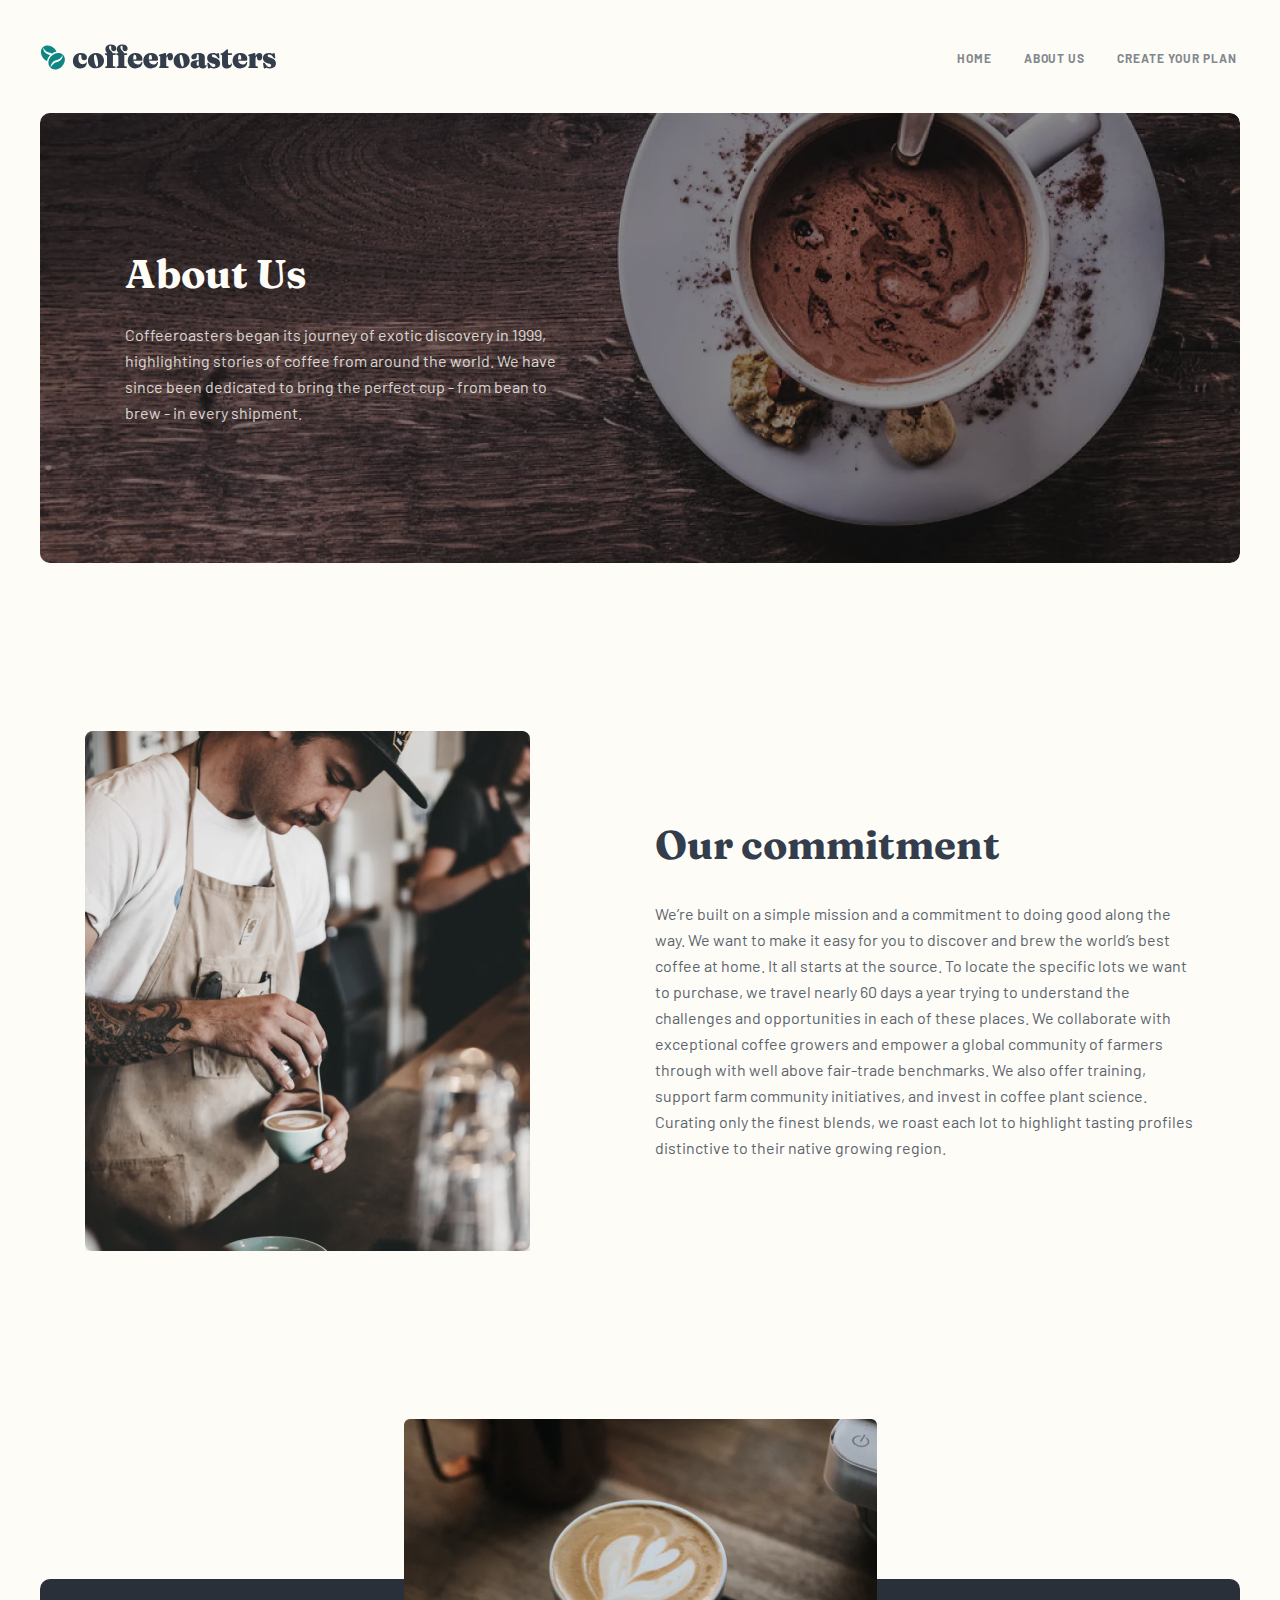
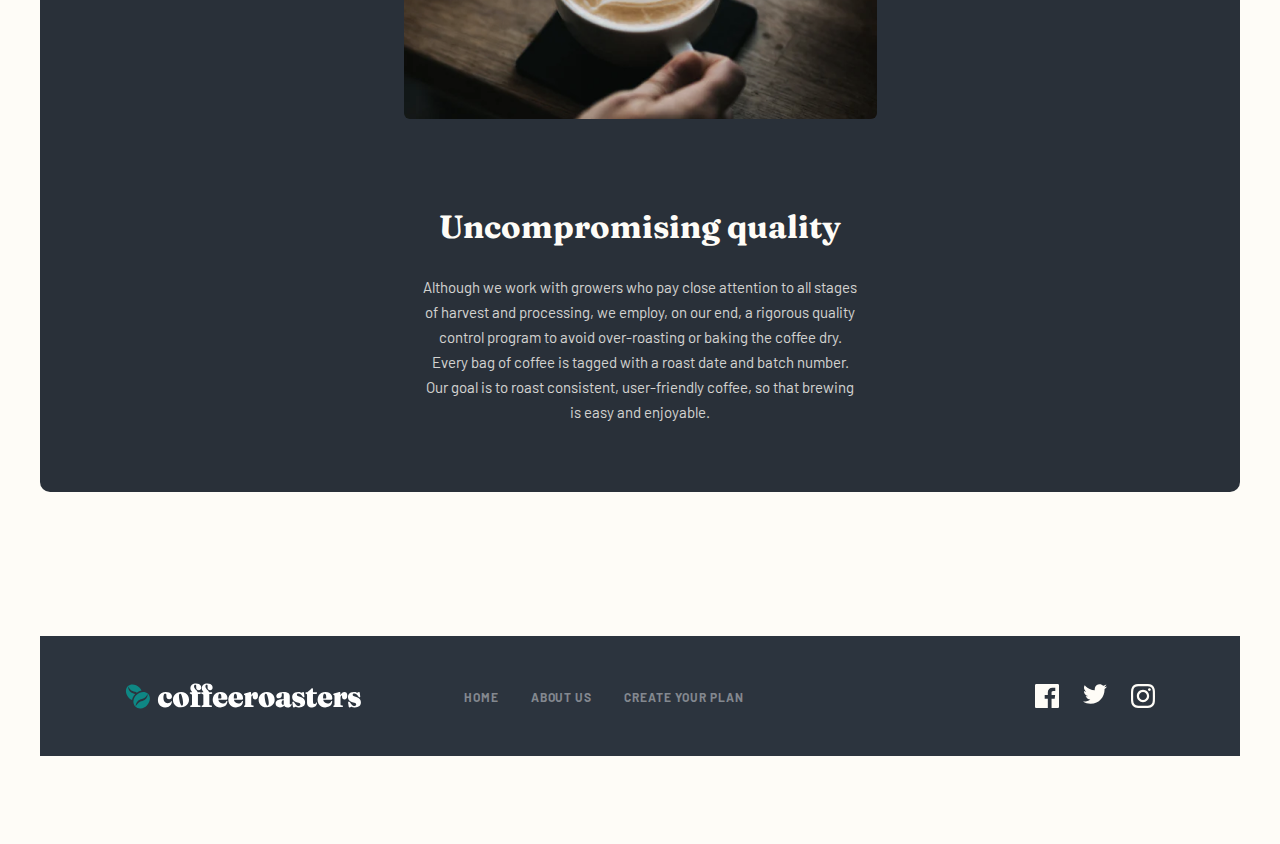
==== about.html @ c83c5d9c "Add about page" ====
<!DOCTYPE html>
<html lang="en">

<head>
	<meta charset="UTF-8">
	<meta http-equiv="X-UA-Compatible" content="IE=edge">
	<meta name="viewport" content="width=device-width, initial-scale=1.0">
	<title>About</title>

	<link rel="stylesheet" href="css/normalize.css">
	<link rel="stylesheet" href="css/main.css">
	<!-- <link rel="stylesheet" href="css/main.min.css"> -->
</head>

<body>

	<!-- SITE HEADER START -->
	<header class="site-header">
		<div class="container">
			<div class="site-header__inner">
				<a class="logo" href="./index.html">
					<img class="logo__img" src="./images/site-logo.svg" width="163" height="18" alt="coffeeroster site's logo">
				</a>

				<button class="site-header__menu-btn"></button>

				<nav class="sitenav">
					<ul class="sitenav__list">
						<li class="sitenav__item">
							<a class="sitenav__link" href="#">Home</a>
						</li>

						<li class="sitenav__item">
							<a class="sitenav__link" href="#">About Us</a>
						</li>

						<li class="sitenav__item">
							<a class="sitenav__link" href="#">Create your plan</a>
						</li>
					</ul>
				</nav>
			</div>
		</div>
	</header>
	<!-- SITE HEADER END -->

	<main class="site-main">
		<section class="about-hero">
			<div class="container">
				<div class="about-hero__inner">
					<div class="about-hero__info">
						<h2 class="about-hero__title">About Us</h2>

						<p class="about-hero__text">
							Coffeeroasters began its journey of exotic discovery in 1999, highlighting stories of coffee from around
							the world. We have since been dedicated to bring the perfect cup - from bean to brew - in every shipment.
						</p>
					</div>
				</div>
			</div>
		</section>

		<section class="commitment">
			<div class="container">
				<div class="commitment__inner">
					<img class="commitment__img commitment__img--desctop" src="./images/commitment-img-desctop.png" 
					  width="445" height="520"
					  alt="the guy making the cofee">

					<img class="commitment__img commitment__img--tablet" src="./images/commitment-img-tablet.png" 
					  width="281" height="470"
					  alt="the guy making the cofee">

					<img class="commitment__img commitment__img--mobile" src="./images/commitment-img-mobile.png" 
					  width="327" height="400"
					  alt="the guy making the cofee">

					<div class="cpommitment__info">
						<h2 class="commitment__title">Our commitment</h2>

						<p class="commitment__text">
							We’re built on a simple mission and a commitment to doing good along the way. We want to make it easy for you to discover and brew the world’s best coffee at home. It all starts at the source. To locate the specific lots we want to purchase, we travel nearly 60 days a year trying to understand the challenges and opportunities in each of these places. We collaborate with exceptional coffee growers and empower a global community of farmers through with well above fair-trade benchmarks. We also offer training, support farm community initiatives, and invest in coffee plant science. Curating only the finest blends, we roast each lot to highlight tasting profiles distinctive to their native growing region.
						</p>
					</div>
				</div>
			</div>
		</section>

		<section class="quality">
			<div class="container">
				<div class="quality__inner">
					<div class="quality__info">
						<h2 class="quality__title">Uncompromising quality</h2>

						<p class="quality__text">
							Although we work with growers who pay close attention to all stages of harvest and processing, we employ, on our end, a rigorous quality control program to avoid over-roasting or baking the coffee dry. Every bag of coffee is tagged with a roast date and batch number. Our goal is to roast consistent, user-friendly coffee, so that brewing is easy and enjoyable.
						</p>
					</div>
				</div>
			</div>
		</section>
	</main>

	<!-- SITE FOOTER START -->
	<footer class="site-footer">
		<div class="container">
			<div class="site-footer__inner">
				<a class="footer-logo" href="./index.html">
					<img class="footer-logo__img" src="./images/footer-logo.svg" width="218" height="24"
						alt="coffeeroster site's logo">
				</a>

				<nav class="bottom-nav">
					<ul class="bottom-nav__list">
						<li class="bottom-nav__item">
							<a class="bottom-nav__link" href="#">HOME</a>
						</li>

						<li class="bottom-nav__item">
							<a class="bottom-nav__link" href="#">ABOUT US</a>
						</li>

						<li class="bottom-nav__item">
							<a class="bottom-nav__link" href="#">CREATE YOUR PLAN</a>
						</li>
					</ul>
				</nav>

				<span class="social">
					<a class="social__link" href="#">
						<svg class="social__img" width="24" height="24" viewBox="0 0 24 24" fill="none"
							xmlns="http://www.w3.org/2000/svg">
							<path id="Path"
								d="M22.675 0H1.325C0.593 0 0 0.593 0 1.325V22.676C0 23.407 0.593 24 1.325 24H12.82V14.706H9.692V11.084H12.82V8.413C12.82 5.313 14.713 3.625 17.479 3.625C18.804 3.625 19.942 3.724 20.274 3.768V7.008L18.356 7.009C16.852 7.009 16.561 7.724 16.561 8.772V11.085H20.148L19.681 14.707H16.561V24H22.677C23.407 24 24 23.407 24 22.675V1.325C24 0.593 23.407 0 22.675 0Z"
								fill="currentcolor" />
						</svg>
					</a>

					<a class="social__link" href="#">
						<svg class="social__img" width="24" height="20" viewBox="0 0 24 20" fill="none"
							xmlns="http://www.w3.org/2000/svg">
							<path id="Path"
								d="M24 2.55705C23.117 2.94905 22.168 3.21305 21.172 3.33205C22.189 2.72305 22.97 1.75805 23.337 0.608047C22.386 1.17205 21.332 1.58205 20.21 1.80305C19.313 0.846047 18.032 0.248047 16.616 0.248047C13.437 0.248047 11.101 3.21405 11.819 6.29305C7.728 6.08805 4.1 4.12805 1.671 1.14905C0.381 3.36205 1.002 6.25705 3.194 7.72305C2.388 7.69705 1.628 7.47605 0.965 7.10705C0.911 9.38805 2.546 11.522 4.914 11.997C4.221 12.185 3.462 12.229 2.69 12.081C3.316 14.037 5.134 15.46 7.29 15.5C5.22 17.123 2.612 17.848 0 17.54C2.179 18.937 4.768 19.752 7.548 19.752C16.69 19.752 21.855 12.031 21.543 5.10605C22.505 4.41105 23.34 3.54405 24 2.55705Z"
								fill="currentcolor" />
						</svg>
					</a>

					<a class="social__link" href="#">
						<svg class="social__img" width="24" height="24" viewBox="0 0 24 24" fill="none"
							xmlns="http://www.w3.org/2000/svg">
							<path id="Shape" fill-rule="evenodd" clip-rule="evenodd"
								d="M12 0C8.741 0 8.333 0.014 7.053 0.072C2.695 0.272 0.273 2.69 0.073 7.052C0.014 8.333 0 8.741 0 12C0 15.259 0.014 15.668 0.072 16.948C0.272 21.306 2.69 23.728 7.052 23.928C8.333 23.986 8.741 24 12 24C15.259 24 15.668 23.986 16.948 23.928C21.302 23.728 23.73 21.31 23.927 16.948C23.986 15.668 24 15.259 24 12C24 8.741 23.986 8.333 23.928 7.053C23.732 2.699 21.311 0.273 16.949 0.073C15.668 0.014 15.259 0 12 0ZM12 2.163C15.204 2.163 15.584 2.175 16.85 2.233C20.102 2.381 21.621 3.924 21.769 7.152C21.827 8.417 21.838 8.797 21.838 12.001C21.838 15.206 21.826 15.585 21.769 16.85C21.62 20.075 20.105 21.621 16.85 21.769C15.584 21.827 15.206 21.839 12 21.839C8.796 21.839 8.416 21.827 7.151 21.769C3.891 21.62 2.38 20.07 2.232 16.849C2.174 15.584 2.162 15.205 2.162 12C2.162 8.796 2.175 8.417 2.232 7.151C2.381 3.924 3.896 2.38 7.151 2.232C8.417 2.175 8.796 2.163 12 2.163ZM5.838 12C5.838 8.597 8.597 5.838 12 5.838C15.403 5.838 18.162 8.597 18.162 12C18.162 15.404 15.403 18.163 12 18.163C8.597 18.163 5.838 15.403 5.838 12ZM12 16C9.791 16 8 14.21 8 12C8 9.791 9.791 8 12 8C14.209 8 16 9.791 16 12C16 14.21 14.209 16 12 16ZM16.965 5.595C16.965 4.8 17.61 4.155 18.406 4.155C19.201 4.155 19.845 4.8 19.845 5.595C19.845 6.39 19.201 7.035 18.406 7.035C17.61 7.035 16.965 6.39 16.965 5.595Z"
								fill="currentcolor" />
						</svg>

					</a>
				</span>
			</div>
		</div>
	</footer>
	<!-- SITE FOOTER END -->

	<script src="js/main.js"></script>

</body>

</html>
---- css/main.css ----
/* VARIABLES */

:root {
  --main-text-color: #333D4B;
  --second-text-color: #FEFCF7;
  --second-font-family: "Fraunces 9pt", serif;
  --main-bg-color: #0E8784;
  --font-weight-bold: 700;
}

@font-face {
  font-family: "Barlow";
  font-style: normal;
  font-weight: 400;
  src: local(""),
    url("../fonts/barlow-v12-latin-regular.woff2") format("woff2"),
    url("../fonts/barlow-v12-latin-regular.woff") format("woff");
}

@font-face {
  font-family: "Barlow";
  font-style: normal;
  font-weight: 700;
  src: local(""),
    url("../fonts/barlow-v12-latin-700.woff2") format("woff2"),
    url("../fonts/barlow-v12-latin-700.woff") format("woff");
}

@font-face {
  font-family: "Fraunces 9pt";
  font-style: normal;
  font-weight: 900;
  src: local(""),
    url("../fonts/Fraunces9pt-Bold.woff2") format("woff2"),
    url("../fonts/Fraunces9pt-Bold.woff") format("woff");
}




/* GENERAL */

html {
  height: 100%;
}

*,
*::before,
*::after {
  box-sizing: inherit;
}

* {
  box-sizing: border-box;
}

img,
svg {
  display: block;
  height: auto;
}

body {
  display: flex;
  flex-direction: column;
  height: 100%;
  margin: 0;
  padding: 0;
  font-family: "Barlow", "Arial", sans-serif;
  font-size: 16px;
  font-weight: 400;
  background-color: #FEFCF7;
  /* overflow-x: hidden; */
}

.body--active {
  overflow-y: hidden;
}


.visually-hidden {
  position: absolute;
  width: 1px;
  height: 1px;
  margin: -1px;
  padding: 0;
  border: 0;
  white-space: nowrap;
  clip-path: inset(100%);
  clip: rect(0 0 0 0);
  overflow: hidden;
}

ul,
ol {
  margin: 0;
  padding-left: 0;
  list-style: none;
}

a {
  text-decoration: none;
}

/* CONTAINER */

.container {
  width: 100%;
  max-width: 1328px;
  margin: 0 auto;
  padding: 0 24px;
}

/* STICKY-FOOTER */
.site-main {
  flex-grow: 1;
}

.site-header {
  position: relative;
  padding-top: 32px;
  padding-bottom: 40px;
}

.site-header--open .sitenav {
  display: block;
}

.site-header--open .site-header__menu-btn {
  width: 14px;
  height: 13px;
  background-image: url("../images/plus.svg");
}

.site-header__inner {
  display: flex;
  justify-content: space-between;
  align-items: center;
}

.site-header__menu-btn {
  width: 16px;
  height: 15px;
  background-image: url("../images/menu-hamburger.svg");
  background-color: transparent;
  border: none;
  cursor: pointer;
}

.sitenav {
  position: absolute;
  z-index: 3;
  top: 99%;
  left: 0;
  bottom: 0;
  display: none;
  width: 100%;
  height: calc(100vh - 90px);
  padding-top: 40px;
  background: linear-gradient(360deg, rgba(254, 252, 247, 0.504981) 0%, #FEFCF7 55.94%);
}

.sitenav__list {
  display: flex;
  flex-direction: column;
}

.sitenav__item:not(:last-child) {
  margin-bottom: 32px;
}

.sitenav__item {
  display: flex;
  justify-content: center;
}

.sitenav__link {
  font-family: var(--second-font-family);
  font-weight: 900;
  font-size: 24px;
  line-height: 32px;
  color: var(--main-text-color);
}

.sitenav__link:hover {
  color: #333D4B;
}

@media only screen and (min-width: 600px) {

  .site-header {
    padding-top: 40px;
    padding-bottom: 53px;
  }

  .logo__img {
    width: 236px;
    height: 26px;
  }
}

@media only screen and (min-width: 650px) {

  .site-header {
    padding-top: 40px;
    padding-bottom: 53px;
  }

  .site-header__inner {
    display: flex;
    align-items: flex-start;
    justify-content: space-between;
  }

  .sitenav {
    position: static;
    display: block;
    max-width: 283px;
    height: 0;
    padding: 0;
    padding-top: 7px;
    background: none;
  }

  .sitenav__list {
    align-items: center;
    flex-direction: row;
  }

  .sitenav__item:not(:last-child) {
    margin: 0;
    margin-right: 32px;
  }

  .sitenav__link {
    font-family: "Barlow", "Arial", sans-serif;
    font-weight: 700;
    font-size: 12px;
    line-height: 15px;
    letter-spacing: 0.923077px;
    text-transform: uppercase;
    color: #83888F;
  }

  .site-header__menu-btn {
    display: none;
  }
}

@media only screen and (min-width: 1024px) {

  .container {
    padding: 0 24px;
  }

  .site-header {
    padding-top: 44px;
    padding-bottom: 43px;
  }
}

/* HERO SECTION START */

.hero {
  margin-bottom: 120px;
}

.hero__inner {
  max-width: 689px;
  padding: 100px 24px;
  background-image: url("../images/mobile-hero-bgi.png");
  background-repeat: no-repeat;
  background-size: cover;
  border-radius: 10px;
}

.hero__info {
  max-width: 379px;
  margin: 0 auto;
}

.hero__title-box {
  max-width: 279px;
  margin: 0 auto;
}

.hero__title {
  margin: 0;
  margin-bottom: 24px;
  font-family: var(--second-font-family);
  font-weight: 900;
  font-size: 40px;
  line-height: 40px;
  text-align: center;
  color: #FEFCF7;
}

.hero__text {
  margin: 0;
  margin-bottom: 39px;
  font-size: 15px;
  line-height: 25px;
  text-align: center;
  color: var(--second-text-color);
  opacity: 0.8;
}

.hero__link-box {
  display: flex;
  justify-content: center;
}

.hero__link {
  display: inline-block;
  padding: 15px 31px 16px 31px;
  font-family: var(--second-font-family);
  font-weight: 900;
  font-size: 18px;
  line-height: 25px;
  text-align: center;
  color: var(--second-text-color);
  background-color: var(--main-bg-color);
  border-radius: 6px;
  transition: all 0.5s ease;
}

.hero__link:hover {
  background-color: #66D2CF;
  transition: all 0.5s ease;
}

.hero__link:active {
  background-color: #E2DEDB;
  transition: all 0.5s ease;
}

@media only screen and (max-width: 375px) {
  .hero__inner {
    padding-top: 70px;
  }

  .hero__title {
    font-size: 33px;
  }

  .hero__text {
    font-size: 12px;
  }
}

@media only screen and (min-width: 600px) {

  .container {
    padding: 0 40px;
  }

  .hero {
    margin-bottom: 144px;
  }

  .hero__inner {
    max-width: 1280px;
    padding: 104px 0 104px 58px;
    background-image: url("../images/tablet-hero-bgi.png");
    background-size: cover;
    background-position: top right;
    border-radius: 10px;
  }

  .hero__info {
    width: 100%;
    max-width: 398px;
    margin: 0;
  }

  .hero__title-box {
    max-width: 329px;
    margin: 0;
  }

  .hero__title {
    text-align: left;
    font-size: 48px;
    line-height: 48px;
  }

  .hero__text {
    text-align: left;
  }

  .hero__link-box {
    justify-content: flex-start;
  }
}

@media only screen and (min-width: 1024px) {

  .hero {
    margin-bottom: 136px;
  }

  .hero__inner {
    max-width: 1280px;
    padding: 117px 0 117px 86px;
    background-image: url("../images/desc-hero-bgi.png");
    background-size: cover;
    background-position: center center;
  }

  .hero__info {
    max-width: 493px;
  }

  .hero__title-box {
    max-width: 100%;
  }

  .hero__title {
    margin-bottom: 32px;
    font-size: 72px;
    line-height: 72px;
  }

  .hero__text-box {
    max-width: 445px;
  }

  .hero__text {
    margin-bottom: 56px;
    font-size: 16px;
    line-height: 26px;
  }
}

/* COLLECTION SECTION START */

.collection {
  margin-bottom: 120px;
}

.collection__inner {
  padding-top: 85px;
  background-image: url("../images/our-collection.svg");
  background-repeat: no-repeat;
  background-size: 375px 72px;
  background-position: calc(50%) top;
}

.collection__list {
  display: flex;
  flex-direction: column;
}

.collection__item:not(:last-child) {
  margin-bottom: 48px;
}

.collection__img {
  margin: 0 auto 24px auto;
}

.collection__item-info {
  max-width: 282px;
  margin: 0 auto;
  text-align: center;
}

.collection__heading {
  margin: 0;
  margin-bottom: 16px;
  font-family: var(--second-font-family);
  font-weight: 900;
  font-size: 24px;
  line-height: 32px;
  color: var(--main-text-color);
}

.collection__text {
  margin: 0;
  font-size: 15px;
  line-height: 25px;
  color: var(--main-text-color);
}

/* TABLET STYLES START */

@media only screen and (min-width: 600px) {
  .collection {
    margin-bottom: 144px;
  }

  .collection__inner {
    padding-top: 62px;
    background-image: url("../images/desctop-collection.svg");
    background-size: contain;
  }

  .collection__item {
    display: flex;
    justify-content: space-between;
    align-items: center;
    max-width: 573px;
    margin: 0 auto;
  }

  .collection__item:not(:last-child) {
    margin-bottom: 32px;
  }

  .collection__img {
    max-width: 255px;
    height: 193px;
    margin: 0;
  }

  .collection__item-info {
    width: 282px;
    margin: 0;
    text-align: left;
  }

  .collection__heading {
    margin-bottom: 24px;
  }
}

/* DESCTOP STYLES START */

@media only screen and (min-width: 1024px) {
  .collection {
    margin-bottom: 200px;
  }

  .collection__inner {
    max-width: 1111px;
    margin: 0 auto;
    padding-top: 126px;
    background-image: url("../images/desctop-collection.svg");

  }

  .collection__list {
    display: flex;
    justify-content: space-between;
    flex-direction: row;
    max-width: 1111px;
    margin: 0 auto;
  }

  .collection__item {
    display: flex;
    justify-content: start;
    flex-direction: column;
    max-width: 200px;
    margin: 0;
  }

  .collection__img {
    margin: 0;
    margin-bottom: 72px;
  }

  .collection__item-info {
    max-width: 100%;
    margin: 0;
    text-align: center;
  }

  .collection__heading {
    margin-bottom: 24px;
  }

  .collection__text {
    font-size: 16px;
    line-height: 26px;
  }
}

@media only screen and (min-width: 1230px) {
  /* .collection {
    margin-bottom: 200px;
  }

  .collection__inner {
    max-width: 1111px;
    margin: 0 auto;
    padding-top: 126px;
    background-image: url("../images/desctop-collection.svg");

  }

  .collection__list {
    display: flex;
    justify-content: space-between;
    flex-direction: row;
    max-width: 1111px;
    margin: 0 auto;
  } */

  .collection__item {
    /* display: flex;
    justify-content: start;
    flex-direction: column; */
    max-width: 255px;
    /* margin: 0; */
  }

  /* .collection__img {
    margin: 0;
    margin-bottom: 72px;
  }

  .collection__item-info {
    max-width: 100%;
    margin: 0;
    text-align: center;
  }

  .collection__heading {
    margin-bottom: 24px;
  }

  .collection__text {
    font-size: 16px;
    line-height: 26px;
  } */
}


/* CHOOSE SECTION START */

.choose {
  padding-bottom: 717px;
}

.choose__inner {
  padding-bottom: 632px;
  background-image: url("../images/tablet-choose-bgi.svg");
  background-repeat: no-repeat;
  background-size: cover;
  border-radius: 10px;
}

.choose__info-bg-box {
  padding-top: 64px;
  padding-bottom: 28px;
  background-color: #2C343E;
  border-radius: 10px 10px 0 0;
}

.choose__info {
  max-width: 279px;
  margin: 0 auto;
  text-align: center;
}

.choose__title {
  margin: 0;
  margin-bottom: 24px;
  font-family: var(--second-font-family);
  font-style: normal;
  font-weight: 900;
  font-size: 28px;
  line-height: 28px;
  color: var(--second-text-color);
}

.choose__text {
  margin: 0;
  font-size: 15px;
  line-height: 25px;
  color: var(--second-text-color);
  opacity: 0.8;
}

.choose__list {
  position: relative;
}

.choose__item {
  position: absolute;
  z-index: 3;
  top: 36px;
  right: 0;
  left: 0;
  max-width: 279px;
  margin: 0 auto;
  padding: 72px 33px 48px 33px;
  background-color: #0E8784;
  border-radius: 8px;
}

.choose__item::before {
  display: block;
  width: 71px;
  height: 72px;
  margin: 0 auto;
  margin-bottom: 56px;
  content: "";
  background-image: url("../images/mobile-quality.svg");
  background-size: cover;
  background-repeat: no-repeat;
}

.choose__item:nth-child(2)::before {
  width: 72px;
  background-image: url("../images/mobile-benefit.svg");
}

.choose__item:nth-child(3)::before {
  width: 72px;
  height: 50px;
  margin-bottom: 67px;
  background-image: url("../images/mobile-free.svg");
}

.choose__item:nth-child(1) {
  padding-bottom: 51px;
}

.choose__item:nth-child(2) {
  top: 444px;
  padding-right: 30px;
  padding-left: 30px;
}

.choose__item:nth-child(3) {
  top: 848px;
  padding-top: 83px;
}

.choose__item-info {
  max-width: 255px;
  margin: 0 auto;
}

.choose__desc-box {
  max-width: 212px;
  margin: 0 auto;
}

.choose__heading {
  margin: 0;
  margin-bottom: 24px;
  font-family: var(--second-font-family);
  font-weight: 900;
  font-size: 24px;
  line-height: 32px;
  text-align: center;
  color: var(--second-text-color);
}

.choose__desc {
  margin: 0;
  font-size: 16px;
  line-height: 26px;
  text-align: center;
  color: var(--second-text-color);
}

@media only screen and (max-width: 375px) {

  .container {
    padding: 0 10px;
  }

  .choose__heading {
    font-size: 23px;
  }

  .choose__desc {
    font-size: 14px;
  }
}

/* TABLET STYLES START */

@media only screen and (min-width: 600px) {

  .choose {
    padding-bottom: 434px;
  }

  .choose__inner {
    padding-bottom: 368px;
    background-image: url("../images/tablet-choose-bgi.svg");
    background-repeat: no-repeat;
    background-size: cover;
    border-radius: 10px;
  }

  .choose__info-bg-box {
    padding: 0;
    background-color: transparent;
    border-radius: 0;
  }

  .choose__info {
    max-width: 460px;
    margin: 0 auto;
    text-align: center;
  }

  .choose__title {
    margin-bottom: 24px;
    font-size: 32px;
    line-height: 48px;
  }

  .choose__list {
    position: relative;
  }

  .choose__item {
    position: absolute;
    z-index: 3;
    top: 70px;
    right: 0;
    left: 0;
    display: flex;
    justify-content: space-between;
    align-items: center;
    max-width: 450px;
    margin: 0 auto;
    padding: 41px 20px 41px 20px;
    background-color: #0E8784;
    border-radius: 8px;
  }

  .choose__item::before {
    display: block;
    width: 55px;
    height: 56px;
    margin: 0;
    content: "";
    background-image: url("../images/mobile-quality.svg");
    background-size: cover;
    background-repeat: no-repeat;
  }

  .choose__item:nth-child(2)::before {
    width: 56px;
  }

  .choose__item:nth-child(3)::before {
    width: 55px;
    height: 39px;
    margin: 0;
  }

  .choose__item:nth-child(1) {
    padding-bottom: 41px;
  }

  .choose__item:nth-child(2) {
    top: 274px;
    padding-right: 20px;
    padding-left: 20px;
  }

  .choose__item:nth-child(3) {
    top: 478px;
    padding-top: 41px;
  }

  .choose__item-info {
    max-width: 314px;
    margin: 0;
  }

  .choose__desc-box {
    max-width: 100%;
    margin: 0;
  }

  .choose__heading {
    margin-bottom: 16px;
    text-align: left;
  }

  .choose__desc {
    text-align: left;
  }
}

@media only screen and (min-width: 680px) {

  /* .choose {
    padding-bottom: 434px;
  } */

  /* .choose__inner {
    padding-bottom: 368px;
    background-image: url("../images/tablet-choose-bgi.svg");
    background-repeat: no-repeat;
    background-size: cover;
    border-radius: 10px;
  } */

  /* .choose__info-bg-box {
    padding: 0;
    background-color: transparent;
    border-radius: 0;
  } */

  .choose__info {
    max-width: 540px;
    /* margin: 0 auto;
    text-align: center; */
  }

  /* .choose__title {
    margin-bottom: 24px;
    font-size: 32px;
    line-height: 48px;
  } */

  /* .choose__list {
    position: relative;
  } */

  .choose__item {
    /* position: absolute;
    z-index: 3;
    top: 70px;
    right: 0;
    left: 0;
    display: flex;
    justify-content: space-between;
    align-items: center; */
    max-width: 573px;
    /* margin: 0 auto; */
    padding: 41px 48px 41px 70px;
    /* background-color: #0E8784;
    border-radius: 8px; */
  }

  /* .choose__item::before {
    display: block;
    width: 55px;
    height: 56px;
    margin: 0;
    content: "";
    background-image: url("../images/mobile-quality.svg");
    background-size: cover;
    background-repeat: no-repeat;
  } */

  /* .choose__item:nth-child(2)::before {
    width: 56px;
  } */

  /* .choose__item:nth-child(3)::before {
    width: 55px;
    height: 39px;
    margin: 0;
  } */

  /* .choose__item:nth-child(1) {
    padding-bottom: 41px;
  } */

  .choose__item:nth-child(2) {
    /* top: 274px; */
    padding-right: 48px;
    padding-left: 70px;
  }

  /* .choose__item:nth-child(3) {
    top: 478px;
    padding-top: 41px;
  } */

  .choose__item-info {
    max-width: 344px;
    /* margin: 0; */
  }

  /* .choose__desc-box {
    max-width: 100%;
    margin: 0;
  } */

  /* .choose__heading {
    margin-bottom: 16px;
    text-align: left;
  } */

  /* .choose__desc {
    text-align: left;
  } */
}

/* DESCTOP STYLES START */

@media only screen and (min-width: 1024px) {

  .choose {
    padding-bottom: 351px;
  }

  .choose__inner {
    position: relative;
    padding-top: 100px;
    padding-bottom: 317px;
  }

  .choose__info-bg-box {
    padding: 0;
    background-color: transparent;
    border-radius: 0;
  }

  .choose__title {
    margin-bottom: 32px;
    font-size: 40px;
  }

  .choose__text {
    font-size: 16px;
    line-height: 26px;
  }

  .choose__list {
    position: absolute;
    top: 342px;
    right: 0;
    left: 0;
    display: flex;
    justify-content: space-between;
    max-width: 900px;
    margin: 0 auto;
  }

  .choose__item {
    position: static;
    flex-direction: column;
    max-width: 300px;
    margin: 0;
    padding: 62px 15px 38px 15px;
    background-color: #0E8784;
    border-radius: 8px;
  }

  .choose__item::before {
    display: block;
    width: 71px;
    height: 72px;
    margin: 0 auto;
    margin-bottom: 56px;
    content: "";
  }

  .choose__item:nth-child(2)::before {
    width: 72px;
  }

  .choose__item:nth-child(3)::before {
    width: 72px;
    height: 50px;
    margin-bottom: 67px;
  }

  .choose__item:nth-child(1) {
    padding-bottom: 38px;
  }

  .choose__item:nth-child(2) {
    padding-right: 15px;
    padding-left: 15px;
  }

  .choose__item:nth-child(3) {
    padding-top: 73px;
  }

  .choose__item-info {
    max-width: 255px;
    margin: 0 auto;
  }

  .choose__desc-box {
    max-width: 100%;
    margin: 0;
  }

  .choose__heading {
    margin: 0;
    margin-bottom: 24px;
    font-family: var(--second-font-family);
    font-weight: 900;
    font-size: 22px;
    line-height: 32px;
    text-align: center;
    color: var(--second-text-color);
  }

  .choose__desc {
    margin: 0;
    font-size: 15px;
    line-height: 26px;
    text-align: center;
    color: var(--second-text-color);
  }
}

@media only screen and (min-width: 1230px) {
  /* 
  .choose {
    padding-bottom: 351px;
  } */

  /* .choose__inner {
    position: relative;
    padding-top: 100px;
    padding-bottom: 317px;
  } */

  /* .choose__info-bg-box {
    padding: 0;
    background-color: transparent;
    border-radius: 0;
  } */

  /* .choose__title {
    margin-bottom: 32px;
    font-size: 40px;
  } */

  /* .choose__text {
    font-size: 16px;
    line-height: 26px;
  } */

  .choose__list {
    /* position: absolute;
    top: 342px;
    right: 0;
    left: 0; */
    /* display: flex; */
    /* justify-content: space-between; */
    max-width: 1110px;
    /* margin: 0 auto; */
  }

  .choose__item {
    /* position: static;
    flex-direction: column; */
    max-width: 350px;
    /* margin: 0; */
    padding: 72px 48px 48px 47px;
    /* background-color: #0E8784;
    border-radius: 8px; */
  }

  /* .choose__item::before {
    display: block;
    width: 71px;
    height: 72px;
    margin: 0 auto;
    margin-bottom: 56px;
    content: "";
  } */

  /* .choose__item:nth-child(2)::before {
    width: 72px;
  } */

  /* .choose__item:nth-child(3)::before {
    width: 72px;
    height: 50px;
    margin-bottom: 67px;
  } */

  .choose__item:nth-child(1) {
    padding-bottom: 48px;
  }

  .choose__item:nth-child(2) {
    padding-right: 48px;
    padding-left: 47px;
  }

  .choose__item:nth-child(3) {
    padding-top: 83px;
  }

  /* .choose__item-info {
    max-width: 255px;
    margin: 0 auto;
  } */

  /* .choose__desc-box {
    max-width: 100%;
    margin: 0;
  } */

  .choose__heading {
    /* margin: 0;
    margin-bottom: 24px;
    font-family: var(--second-font-family);
    font-weight: 900; */
    font-size: 24px;
    /* line-height: 32px;
    text-align: center;
    color: var(--second-text-color); */
  }

  .choose__desc {
    /* margin: 0; */
    font-size: 16px;
    /* line-height: 26px;
    text-align: center;
    color: var(--second-text-color); */
  }
}

/* WORKS SECTION START */

.works {
  padding-bottom: 120px;
}

.works__title {
  margin: 0;
  margin-bottom: 80px;
  font-family: var(--second-font-family);
  font-weight: 900;
  font-size: 24px;
  line-height: 32px;
  text-align: center;
  color: #83888F;
}

.works__list {
  display: flex;
  flex-direction: column;
  margin-bottom: 79px;
}

.works__item {
  max-width: 327px;
  margin: 0 auto;
}

.works__item:not(:last-child) {
  margin-bottom: 56px;
}

.works__item::before {
  display: block;
  max-width: 90px;
  height: 72px;
  margin: 0 auto;
  margin-bottom: 30px;
  content: "01";
  font-family: 'Fraunces 9pt';
  font-weight: 900;
  font-size: 72px;
  line-height: 72px;
  color: #FDD6BA;
}

.works__item:nth-child(2)::before {
  max-width: 101px;
  content: "02";
}

.works__item:nth-child(3)::before {
  max-width: 98px;
  content: "03";
}

.works__heading {
  margin: 0;
  margin-bottom: 24px;
  font-family: var(--second-font-family);
  font-weight: 900;
  font-size: 28px;
  line-height: 32px;
  text-align: center;
  color: #333D4B;
}

.works__text {
  margin: 0;
  font-size: 15px;
  line-height: 25px;
  text-align: center;
  color: #333D4B;
}

.works__link {
  padding: 15px 31px;
  font-family: var(--second-font-family);
  font-weight: 900;
  font-size: 18px;
  line-height: 25px;
  color: #FEFCF7;
  background-color: var(--main-bg-color);
  border-radius: 6px;
  text-align: center;
  transition: background-color 0.5s ease;
}

.works__link:hover {
  background-color: #66D2CF;
  transition: background-color 0.5s ease;
}

.works__link:active {
  background-color: #E2DEDB;
  transition: background-color 0.5s ease;
}

.works__inner {
  text-align: center;
}

@media only screen and (max-width: 375px) {
  .works__item {
    width: 300px;
  }

  .works__heading {
    font-size: 26px;
  }

  .works__text {
    font-size: 14px;
  }
}

/* WORKS SECTION TABLET STYLES START */

@media only screen and (min-width: 600px) {
  .works {
    padding-bottom: 144px;
  }

  .works__inner {
    position: relative;
    text-align: left;
  }

  .works__title {
    margin-bottom: 119px;
    text-align: left;
  }

  .works__lines {
    position: absolute;
    top: 10%;
    left: 0;
    z-index: 3;
    width: 100%;
    max-width: 697px;
    height: 31px;
    background-image: url("../images/tablet-works-lines.svg");
    /* background-size: contain; */
    /* background-size: contain; */
    background-repeat: no-repeat;
  }

  .works__list {
    max-width: 100%;
    justify-content: space-between;
    flex-direction: row;
    margin-bottom: 44px;
  }

  .works__item {
    max-width: 170px;
    margin: 0;
  }

  .works__item::before {
    margin: 0;
    margin-bottom: 42px;
  }

  .works__heading {
    margin-bottom: 39px;
    font-size: 27px;
    text-align: left;
  }

  .works__text {
    font-size: 14px;
    text-align: left;
  }

}

@media only screen and (min-width: 800px) {

  .works__lines {
    position: absolute;
    top: 10%;
    left: 0;
    z-index: 3;
    width: 100%;
    max-width: 497px;
    height: 31px;
    background-image: url("../images/tablet-works-lines.svg");
    /* background-size: 385px 61px; */
    /* background-size: contain; */
    background-repeat: no-repeat;
  }

  .works__item {
    max-width: 223px;
    margin: 0;
  }

  .works__heading {
    font-size: 28px;
  }

  .works__text {
    font-size: 15px;
  }
}

/* WORKS SECION DESCTOP STYLES START */

@media only screen and (min-width: 1024px) {
  .works {
    padding-bottom: 200px;
  }

  .works__inner {
    max-width: 1045px;
    margin: 0 auto;
  }

  .works__title {
    margin-bottom: 178px;
  }

  .works__lines {
    position: absolute;
    top: 10%;
    left: 0;
    z-index: 3;
    width: 100%;
    max-width: 791px;
    height: 31px;
    background-image: url("../images/choose-list-lines-desctop.svg");
    background-size: contain;
    background-repeat: no-repeat;
  }

  .works__list {
    margin-bottom: 64px;
  }

  .works__item {
    max-width: 285px;
  }

  .works__item::before {
    margin-bottom: 38px;
  }

  .works__heading-wrapper {
    max-width: 255px;
  }

  .works__heading {
    margin-bottom: 43px;
    font-size: 32px;
    line-height: 36px;
  }

  .works__text {
    font-size: 16px;
  }
}


/* SITE FOOTER START */

.site-footer {
  padding-bottom: 72px;
}

.site-footer__inner {
  display: flex;
  flex-direction: column;
  padding: 54px 0;
  background-color: #2C343E;
}

.footer-logo {
  margin: 0 auto;
  margin-bottom: 48px;
}

.footer-logo__img {
  max-width: 218px;
  height: 24px;
}

.bottom-nav__list {
  display: flex;
  flex-direction: column;
  max-width: 122px;
  margin: 0 auto;
  margin-bottom: 49px;
}

.bottom-nav__item {
  text-align: center;
}

.bottom-nav__item:not(:last-child) {
  margin-bottom: 24px;
}

.bottom-nav__link {
  display: inline-block;
  font-weight: 700;
  font-size: 12px;
  line-height: 15px;
  letter-spacing: 0.923077px;
  color: #83888F;
  transition: color 0.5s ease;
}

.bottom-nav__link:hover {
  color: var(--second-text-color);
  transition: color 0.5s ease;
}

.social {
  display: flex;
  max-width: 120px;
  margin: 0 auto;
}

.social__link {
  color: #FEFCF7;
  transition: color 0.5s ease;
}

.social__link:not(:last-child) {
  margin-right: 24px;
}

.social__link:hover {
  color: #FDD6BA;
  transition: color 0.5s ease;
}

/* SITE FOOTER TABLET STYLES START */

@media only screen and (min-width: 600px) {
  .site-footer {
    padding-bottom: 72px;
  }

  .site-footer__inner {
    padding: 54px 0;
  }

  .footer-logo {
    margin-bottom: 32px;
  }

  .footer-logo__img {
    width: 100%;
    max-width: 236px;
    height: 26px;
  }

  .bottom-nav__list {
    flex-direction: row;
    justify-content: space-between;
    max-width: 283px;
    margin-bottom: 65px;
  }

  .bottom-nav__item {
    text-align: left;
  }

  .bottom-nav__item:not(:last-child) {
    margin: 0;
  }
}

/* SITE FOOTER DESCTOP STYLES START */

@media only screen and (min-width: 1024px) {
  .site-footer {
    padding-bottom: 88px;
  }

  .site-footer__inner {
    flex-direction: row;
    align-items: center;
    padding: 47px 85px;
  }

  .footer-logo {
    margin: 0;
    margin-right: 103px;
  }

  .bottom-nav__list {
    width: 100%;
    max-width: 283px;
    margin: 0;
    margin-right: auto;
  }

  .bottom-nav__item:not(:last-child) {
    margin-right: 32px;
  }

  .social {
    margin: 0;
    margin-left: auto;
  }
}


/* ABOUT     PAGE     START */

/* ABOUT HERO SECTION START */

.about-hero {
  padding-bottom: 120px;
}

.about-hero__inner {
  padding-top: 111px;
  padding-bottom: 87px;
  background-image: url("../images/about-hero-bgi-mobile.png");
  background-repeat: no-repeat;
  background-size: cover;
  background-position: center right;
  border-radius: 10px;
}

.about-hero__info {
  max-width: 279px;
  margin: 0 auto;
  text-align: center;
}

.about-hero__title {
  margin: 0;
  margin-bottom: 24px;
  font-family: var(--second-font-family);
  font-weight: 900;
  font-size: 28px;
  line-height: 28px;
  color: #FEFCF7;
}

.about-hero__text {
  margin: 0;
  font-size: 15px;
  line-height: 25px;
  color: #FEFCF7;
  opacity: 0.8;
}

/* ABOUT-HERO SECTION TABLET STYLES START */

@media only screen and (min-width: 600px) {

  .about-hero {
    padding-bottom: 144px;
  }

  .about-hero__inner {
    padding: 118px 0;
    padding-left: 58px;
    background-image: url("../images/about-hero-bgi-tablet.png");
    background-position: center right;
  }

  .about-hero__info {
    max-width: 398px;
    margin: 0;
    text-align: left;
  }

  .about-hero__title {
    font-size: 32px;
    line-height: 40px;
  }
}


/* ABOUT-HERO SECTION DESCTOP STYLES START */

@media only screen and (min-width: 1024px) {
  .about-hero {
    padding-bottom: 168px;
  }

  .about-hero__inner {
    padding: 137px 0;
    padding-left: 85px;
    background-image: url("../images/about-hero-bgi-desctop.png");
    background-position: center right;
  }

  .about-hero__info {
    max-width: 445px;
  }

  .about-hero__title {
    font-size: 40px;
    line-height: 48px;
  }

  .about-hero__text {
    font-size: 16px;
    line-height: 26px;
  }
}

/* COMMITMENT SECTION START */

.commitment {
  padding-bottom: 120px;
}

.commitment__inner {
  max-width: 327px;
  margin: 0 auto;
}

.commitment__img--mobile {
  margin-bottom: 48px;
}

.commitment__img--desctop {
  display: none;
}

.commitment__img--tablet {
  display: none;
}

.cpommitment__info {
  max-width: 327px;
  margin: 0 auto;
  text-align: center;
}

.commitment__title {
  margin: 0;
  margin-bottom: 30px;
  font-family: var(--second-font-family);
  font-weight: 900;
  font-size: 32px;
  line-height: 48px;
  color: #333D4B;
}

.commitment__text {
  margin: 0;
  font-size: 15px;
  line-height: 25px;
  color: #333D4B;
  opacity: 0.8;
}

@media only screen and (max-width: 375px) {
  .commitment__img--mobile {
    width: 300px;
  }
}

/* COMMITMENT SECTION TABLET STYLES START */

@media only screen and (min-width: 600px) and (max-width: 720px) {
  .commitment__inner {
    max-width: 527px;
    margin: 0 auto;
  }

  .commitment__img--mobile {
    margin: 0 auto;
    margin-bottom: 48px;
  }

  .cpommitment__info {
    max-width: 100%;
    margin: 0 auto;
    text-align: center;
  }

}

@media only screen and (min-width: 720px) {
  .commitment {
    padding-bottom: 144px;
  }

  .commitment__inner {
    display: flex;
    justify-content: space-between;
    align-items: center;
    max-width: 700px;
    margin: 0 auto;
  }

  .commitment__img--tablet {
    display: block;
  }

  .commitment__img--mobile {
    display: none;
  }

  .cpommitment__info {
    max-width: 339px;
    margin: 0;
    text-align: left;
  }
}

/* COMMITMENT SECTION DESCTOP STYLES START */

@media only screen and (min-width: 1024px) {

  .commitment {
    padding-bottom: 168px;
  }


  .commitment__inner {
    max-width: 1110px;
  }

  .commitment__img--desctop {
    display: block;
    margin-right: 40px;
  }

  .commitment__img--tablet {
    display: none;
  }

  .cpommitment__info {
    max-width: 540px;
  }

  .commitment__title {
    font-size: 40px;
    margin-bottom: 32px;
  }

  .commitment__text {
    font-size: 16px;
    line-height: 26px;
  }
}

/* QUALITY SECTION START */

.quality {
  padding-top: 78px;
  padding-bottom: 120px;
}

.quality__inner {
  position: relative;
  padding-top: 142px;
  padding-bottom: 61px;
  background-color: #293039;
  border-radius: 10px;
}

.quality__inner::before {
  content: "";
  position: absolute;
  top: -78px;
  left: calc(50% - 140px);
  z-index: 3;
  width: 279px;
  height: 156px;
  background-image: url("../images/quality-img-mobile.png");
}

.quality__info {
  max-width: 279px;
  margin: 0 auto;
  text-align: center;
}

.quality__title {
  margin: 0;
  margin-bottom: 24px;
  font-family: var(--second-font-family);
  font-weight: 900;
  font-size: 28px;
  line-height: 28px;
  color: #FEFCF7;
}

.quality__text {
  margin: 0;
  font-size: 15px;
  line-height: 25px;
  color: #FEFCF7;
  opacity: 0.8;
}

/* QUALITY SECTION TABLET STYLES START */

@media only screen and (min-width: 700px) {
  .quality {
    padding-top: 160px;
    padding-bottom: 144px;
  }

  .quality__inner::before {
    top: -160px;
    left: calc(50% - 286px);
    width: 573px;
    height: 320px;
    background-image: url("../images/quality-img-tablet.png");
   
  }

  .quality__info {
    max-width: 540px;
  }

  .quality__title {
    font-size: 32px;
    line-height: 48px;
  }
}

@media only screen and (min-width: 600px){

  .quality__inner {
    padding-top: 224px;
    padding-bottom: 67px;
  }

  .quality__inner::before {
    top: -160px;
    left: calc(50% - 236px);
    width: 473px;
    height: 300px;
    background-image: url("../images/quality-img-tablet.png");
    background-position: center;
    border-radius: 6px;
  }

  .quality__info {
    max-width: 440px;
  }

}



/* QUALITY SECTION DESCTOP STYLES START */
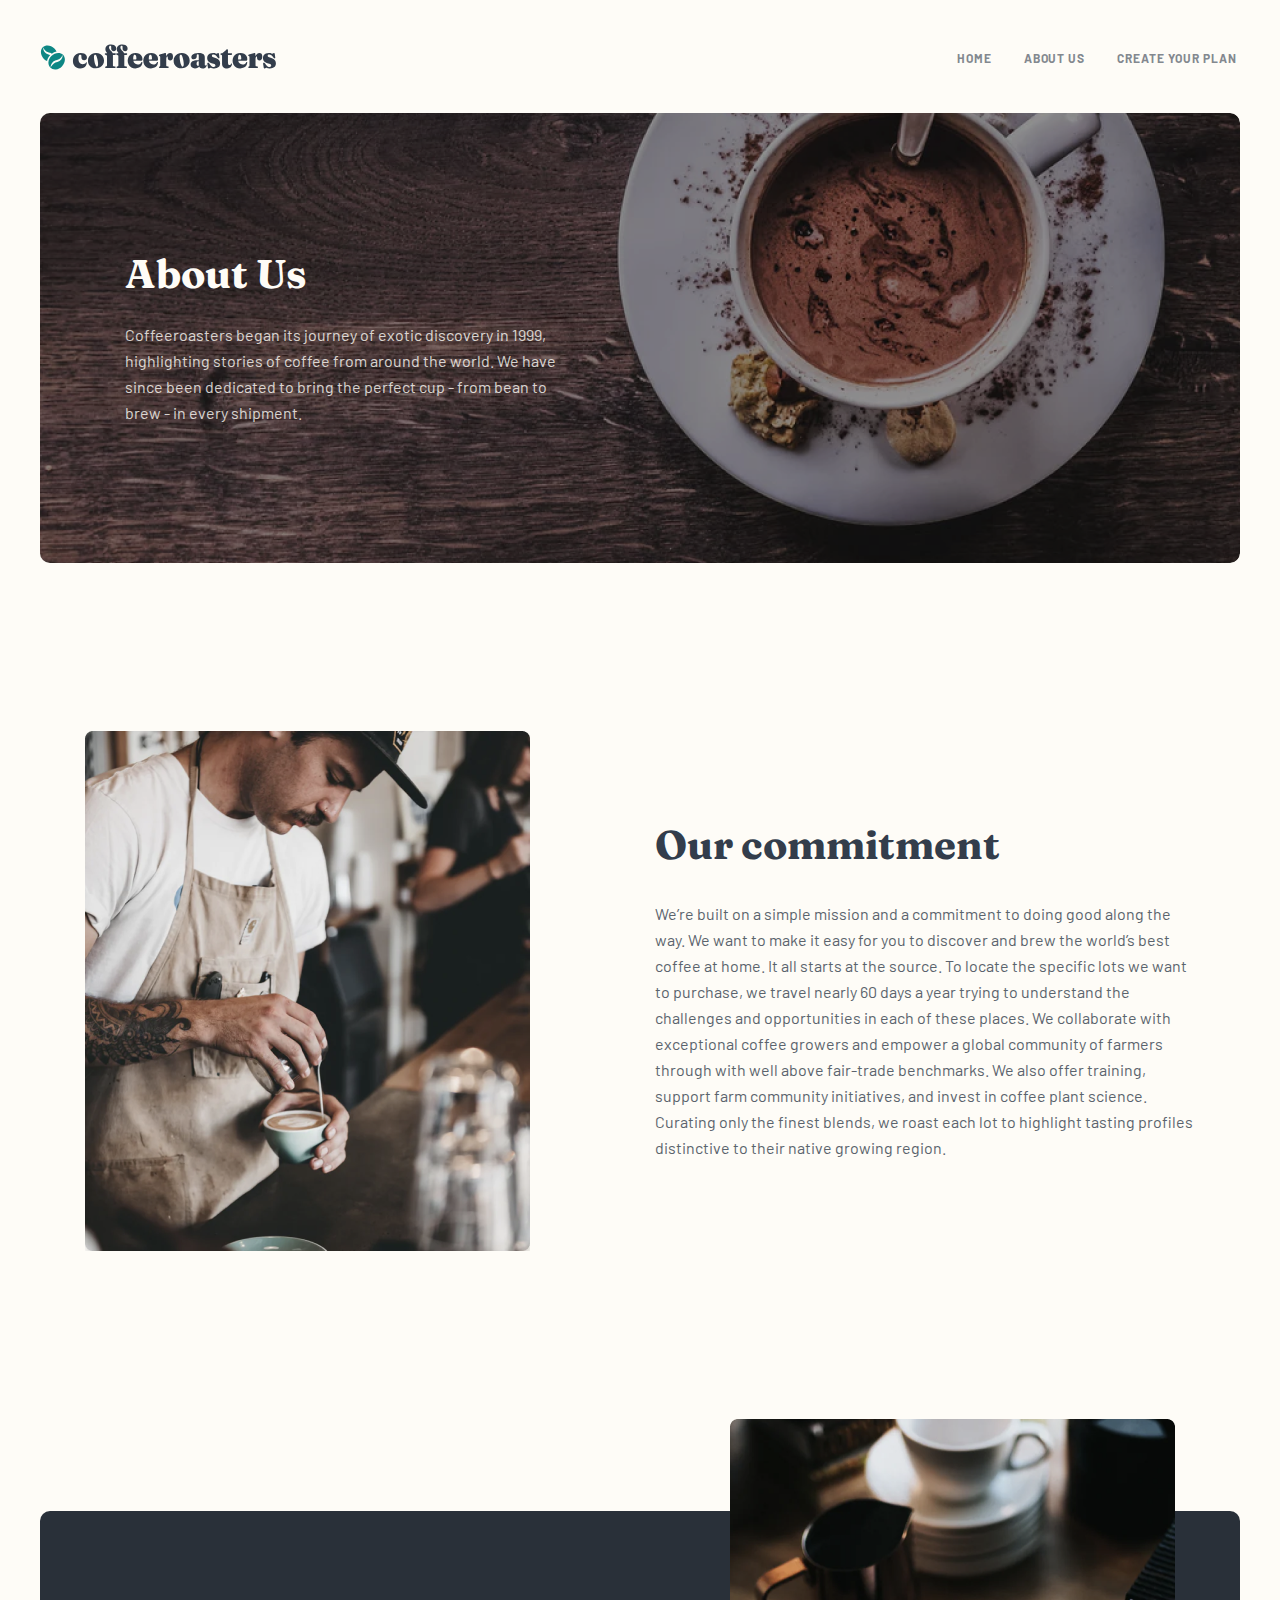
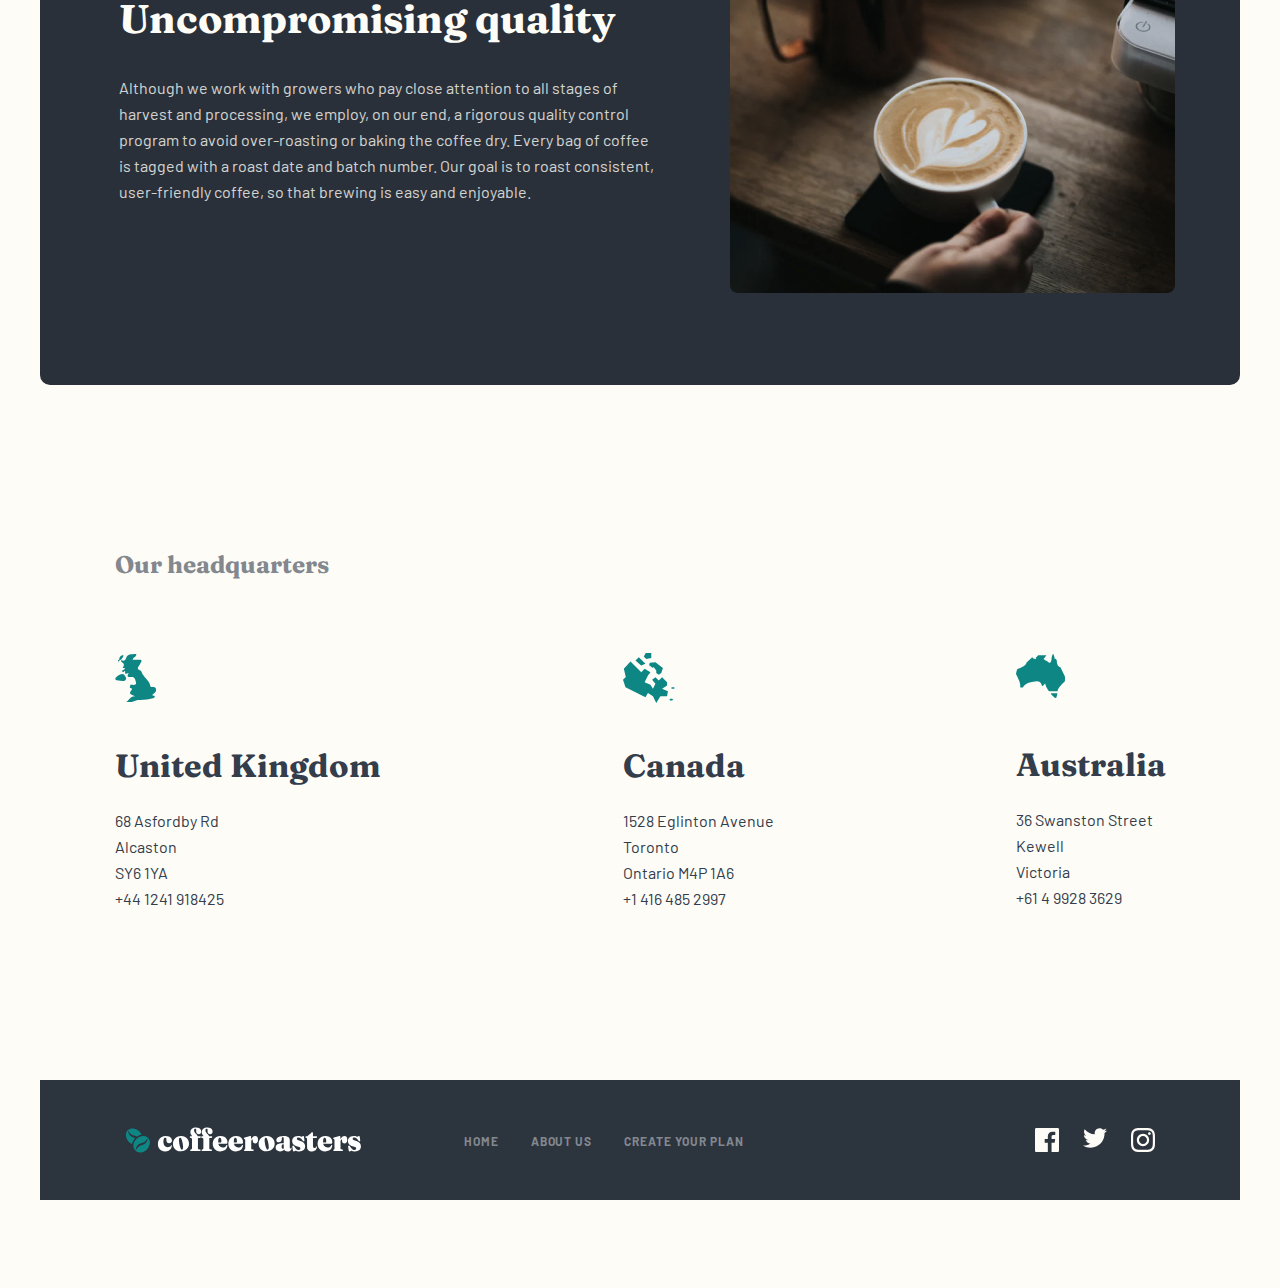
==== commit 09e53f47: "Add location section" ====
--- a/about.html
+++ b/about.html
@@ -19,7 +19,8 @@
 		<div class="container">
 			<div class="site-header__inner">
 				<a class="logo" href="./index.html">
-					<img class="logo__img" src="./images/site-logo.svg" width="163" height="18" alt="coffeeroster site's logo">
+					<img class="logo__img" src="./images/site-logo.svg" width="163" height="18"
+						alt="coffeeroster site's logo">
 				</a>
 
 				<button class="site-header__menu-btn"></button>
@@ -52,8 +53,10 @@
 						<h2 class="about-hero__title">About Us</h2>
 
 						<p class="about-hero__text">
-							Coffeeroasters began its journey of exotic discovery in 1999, highlighting stories of coffee from around
-							the world. We have since been dedicated to bring the perfect cup - from bean to brew - in every shipment.
+							Coffeeroasters began its journey of exotic discovery in 1999, highlighting stories of coffee from
+							around
+							the world. We have since been dedicated to bring the perfect cup - from bean to brew - in every
+							shipment.
 						</p>
 					</div>
 				</div>
@@ -63,23 +66,27 @@
 		<section class="commitment">
 			<div class="container">
 				<div class="commitment__inner">
-					<img class="commitment__img commitment__img--desctop" src="./images/commitment-img-desctop.png" 
-					  width="445" height="520"
-					  alt="the guy making the cofee">
-
-					<img class="commitment__img commitment__img--tablet" src="./images/commitment-img-tablet.png" 
-					  width="281" height="470"
-					  alt="the guy making the cofee">
-
-					<img class="commitment__img commitment__img--mobile" src="./images/commitment-img-mobile.png" 
-					  width="327" height="400"
-					  alt="the guy making the cofee">
+					<img class="commitment__img commitment__img--desctop" src="./images/commitment-img-desctop.png"
+						width="445" height="520" alt="the guy making the cofee">
+
+					<img class="commitment__img commitment__img--tablet" src="./images/commitment-img-tablet.png" width="281"
+						height="470" alt="the guy making the cofee">
+
+					<img class="commitment__img commitment__img--mobile" src="./images/commitment-img-mobile.png" width="327"
+						height="400" alt="the guy making the cofee">
 
 					<div class="cpommitment__info">
 						<h2 class="commitment__title">Our commitment</h2>
 
 						<p class="commitment__text">
-							We’re built on a simple mission and a commitment to doing good along the way. We want to make it easy for you to discover and brew the world’s best coffee at home. It all starts at the source. To locate the specific lots we want to purchase, we travel nearly 60 days a year trying to understand the challenges and opportunities in each of these places. We collaborate with exceptional coffee growers and empower a global community of farmers through with well above fair-trade benchmarks. We also offer training, support farm community initiatives, and invest in coffee plant science. Curating only the finest blends, we roast each lot to highlight tasting profiles distinctive to their native growing region.
+							We’re built on a simple mission and a commitment to doing good along the way. We want to make it
+							easy for you to discover and brew the world’s best coffee at home. It all starts at the source. To
+							locate the specific lots we want to purchase, we travel nearly 60 days a year trying to understand
+							the challenges and opportunities in each of these places. We collaborate with exceptional coffee
+							growers and empower a global community of farmers through with well above fair-trade benchmarks. We
+							also offer training, support farm community initiatives, and invest in coffee plant science.
+							Curating only the finest blends, we roast each lot to highlight tasting profiles distinctive to
+							their native growing region.
 						</p>
 					</div>
 				</div>
@@ -93,9 +100,63 @@
 						<h2 class="quality__title">Uncompromising quality</h2>
 
 						<p class="quality__text">
-							Although we work with growers who pay close attention to all stages of harvest and processing, we employ, on our end, a rigorous quality control program to avoid over-roasting or baking the coffee dry. Every bag of coffee is tagged with a roast date and batch number. Our goal is to roast consistent, user-friendly coffee, so that brewing is easy and enjoyable.
+							Although we work with growers who pay close attention to all stages of harvest and processing, we
+							employ, on our end, a rigorous quality control program to avoid over-roasting or baking the coffee
+							dry. Every bag of coffee is tagged with a roast date and batch number. Our goal is to roast
+							consistent, user-friendly coffee, so that brewing is easy and enjoyable.
 						</p>
 					</div>
+				</div>
+			</div>
+		</section>
+
+		<section class="location">
+			<div class="container">
+				<div class="location__inner">
+					<div class="location__title">
+						Our headquarters
+					</div>
+
+					<ul class="location__list">
+						<li class="location__item">
+							<h3 class="location__heading">United Kingdom</h3>
+
+							<div class="location__item-box">
+								<address class="location__address">
+									<a class="location__link" href="https://www.google.com/maps/search/68++Asfordby+Rd+++++++++++++++++++++++++++++++++++++Alcaston+++++++++++++++++++++++++++++++++++++SY6+1YA/@52.4806912,-2.7960304,20.42z"
+									target="blank">68 Asfordby Rd <br> Alcaston <br> SY6 1YA</a>
+								</address>
+
+								<a class="location__tel" href="tel:+441241918425">+44 1241 918425</a>
+							</div>
+						</li>
+
+						<li class="location__item">
+							<h3 class="location__heading">Canada</h3>
+
+							<div class="location__item-box">
+								<address class="location__address">
+									<a class="location__link" href="https://www.google.com/maps/search/1528+Eglinton+Avenue+++++++++++++++++++++++++++++++++++++++++++++Toronto+%3Cbr%3E+++++++++++++++++++++++++++++++++++++++++++++Ontario+M4P+1A6++++++++++++++++++++++++++++++Alcaston+++++++++++++++++++++++++++++++++++++SY6+1YA/@43.3089081,-81.2869653,7.33z"
+									target="blank">1528 Eglinton Avenue <br> Toronto <br> Ontario M4P 1A6</a>
+								</address>
+
+								<a class="location__tel" href="tel:+14164852997">+1 416 485 2997</a>
+							</div>
+						</li>
+
+						<li class="location__item">
+							<h3 class="location__heading">Australia</h3>
+
+							<div class="location__item-box">
+								<address class="location__address">
+									<a class="location__link" href="https://www.google.com/maps/search/36+Swanston+Street+++++++++++++++++++++++++++++++++++++++++++++Kewell+%3Cbr%3E+++++++++++++++++++++++++++++++++++++++++++++Victoria/@-37.7380132,145.0505727,17z/data=!3m1!4b1"
+									target="blank">36 Swanston Street <br> Kewell <br> Victoria</a>
+								</address>
+
+								<a class="location__tel" href="tel:+61499283629">+61 4 9928 3629</a>
+							</div>
+						</li>
+					</ul>
 				</div>
 			</div>
 		</section>
--- a/css/main.css
+++ b/css/main.css
@@ -1928,7 +1928,7 @@
     width: 573px;
     height: 320px;
     background-image: url("../images/quality-img-tablet.png");
-   
+
   }
 
   .quality__info {
@@ -1941,7 +1941,7 @@
   }
 }
 
-@media only screen and (min-width: 600px){
+@media only screen and (min-width: 600px) {
 
   .quality__inner {
     padding-top: 224px;
@@ -1964,6 +1964,234 @@
 
 }
 
-
-
-/* QUALITY SECTION DESCTOP STYLES START */+/* QUALITY SECTION DESCTOP STYLES START */
+
+@media only screen and (min-width: 1024px) {
+  .quality {
+    padding-top: 92px;
+    padding-bottom: 164px;
+  }
+
+  .quality__inner {
+    padding: 84px 0 180px 30px;
+  }
+
+  .quality__inner::before {
+    top: -72px;
+    left: calc(50% + 60px);
+    width: 400px;
+    height: 474px;
+    background-image: url("../images/quality-img-desctop.png");
+  }
+
+  .quality__info {
+    max-width: 460px;
+    margin: 0;
+    text-align: left;
+  }
+
+  .quality__title {
+    margin-bottom: 32px;
+    font-size: 40px;
+    line-height: 48px;
+  }
+
+  .quality__text {
+    font-size: 16px;
+    line-height: 26px;
+  }
+}
+
+
+@media only screen and (min-width: 1200px) {
+
+  .quality__inner {
+    padding-left: 79px;
+  }
+
+  .quality__inner::before {
+    top: -92px;
+    left: calc(50% + 90px);
+    width: 445px;
+    height: 474px;
+  }
+
+  .quality__info {
+    max-width: 540px;
+  }
+}
+
+
+/* LOCATION SECTION START */
+
+.location {
+  padding-bottom: 120px;
+}
+
+.location__inner {
+  text-align: center;
+}
+
+.location__title {
+  margin: 0;
+  margin-bottom: 72px;
+  font-family: var(--second-font-family);
+  font-weight: 900;
+  font-size: 24px;
+  line-height: 32px;
+  color: #83888F;
+}
+
+.location__list {
+  display: flex;
+  flex-direction: column;
+}
+
+.location__item {
+  max-width: 327px;
+  margin: 0 auto;
+}
+
+.location__item:not(:last-child) {
+  margin-bottom: 80px;
+}
+
+.location__item::before {
+  display: block;
+  content: "";
+  width: 41px;
+  height: 49px;
+  margin: 0 auto;
+  margin-bottom: 47px;
+  background-image: url("../images/uk-location.svg");
+  background-repeat: no-repeat;
+}
+
+.location__item:nth-child(2)::before {
+  width: 52px;
+  height: 50px;
+  background-image: url("../images/canada-location.svg");
+}
+
+.location__item:nth-child(3)::before {
+  width: 49px;
+  height: 44px;
+  background-image: url("../images/australia-location.svg");
+}
+
+.location__item-box {
+  max-width: 100%;
+}
+
+.location__heading {
+  margin: 0;
+  margin-bottom: 22px;
+  font-family: var(--second-font-family);
+  font-weight: 900;
+  font-size: 28px;
+  line-height: 36px;
+  color: #333D4B;
+}
+
+.location__address {
+  font-style: normal;
+}
+
+.location__link {
+  display: block;
+  font-size: 16px;
+  line-height: 26px;
+  color: #333D4B;
+}
+
+.location__tel {
+  display: block;
+  font-size: 16px;
+  line-height: 26px;
+  color: #333D4B;
+}
+
+/* LOCATION SECTION TABLET STYLES START */
+
+@media only screen and (min-width: 600px) {
+
+  .location {
+    padding-bottom: 144px;
+  }
+
+  .location__inner {
+    text-align: left;
+  }
+
+  .location__list {
+    display: flex;
+    justify-content: space-between;
+    align-items: center;
+    flex-direction: row;
+  }
+
+  .location__item {
+    max-width: 250px;
+    margin: 0;
+  }
+
+  .location__item:not(:last-child) {
+    margin-bottom: 0;
+  }
+
+  .location__item::before {
+    margin: 0;
+    margin-bottom: 48px;
+  }
+
+  .location__item:nth-child(2)::before {
+    margin-bottom: 49px;
+  }
+
+  .location__item:nth-child(3)::before {
+    margin-bottom: 56px;
+  }
+
+  .location__heading {
+    margin-bottom: 21px;
+    font-size: 24px;
+  }
+}
+
+/* LOCATION SECTION DESCTOP STYLES START */
+
+@media only screen and (min-width: 1024px) {
+
+  .location {
+    padding-bottom: 168px;
+  }
+
+  .location__inner {
+    max-width: 1051px;
+    margin: 0 auto;
+  }
+
+  .location__item {
+    max-width: 287px;
+  }
+
+  .location__item::before {
+    margin: 0;
+    margin-bottom: 46px;
+  }
+
+  .location__item:nth-child(2)::before {
+    margin-bottom: 45px;
+  }
+
+  .location__item:nth-child(3)::before {
+    margin-bottom: 49px;
+  }
+
+  .location__heading {
+    margin-bottom: 24px;
+    font-size: 32px;
+    line-height: 36px;
+  }
+
+}